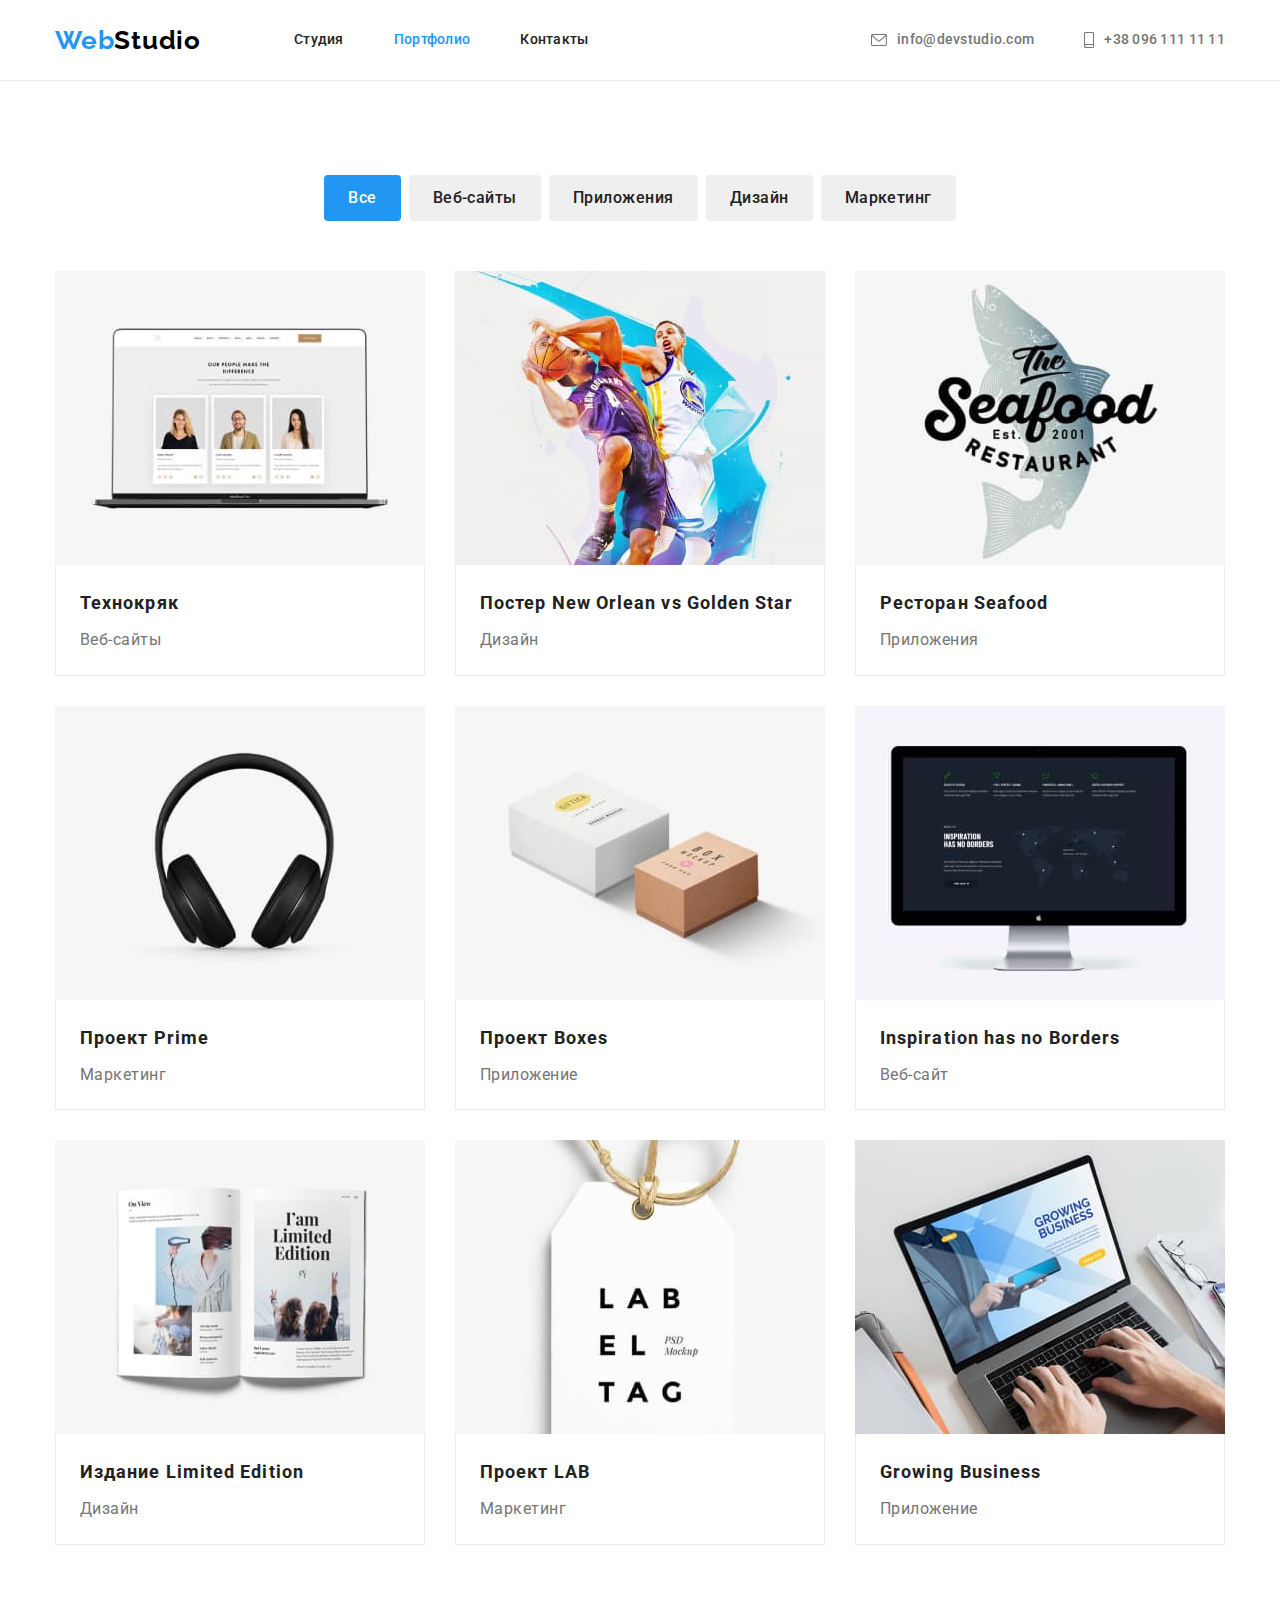
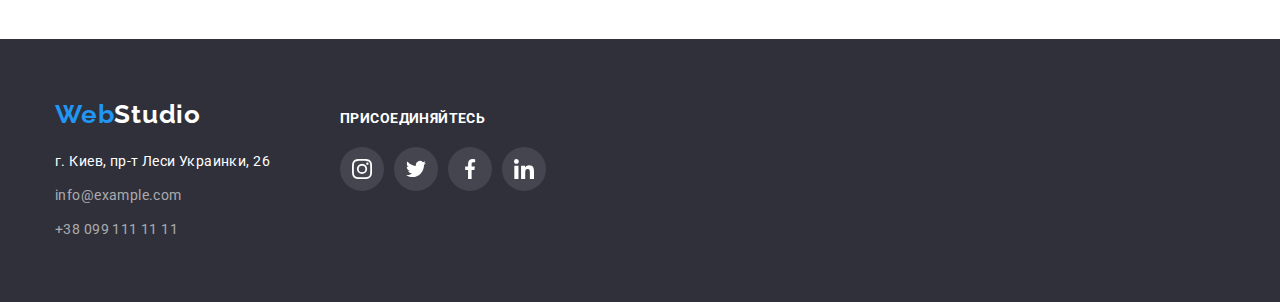
==== portfolio.html @ 1d2bfb86 "дз 5" ====
<!DOCTYPE html>
<html lang="ru">
<head>
    <meta charset="UTF-8">
    <meta http-equiv="X-UA-Compatible" content="IE=edge">
    <meta name="viewport" content="width=device-width, initial-scale=1.0">
    <title>portfolio </title>
    <link rel="preconnect" href="https://fonts.googleapis.com">
    <link rel="preconnect" href="https://fonts.gstatic.com" crossorigin>
    <link href="https://fonts.googleapis.com/css2?family=Raleway:wght@700&family=Roboto:wght@400;500;700;900&display=swap" rel="stylesheet">
    <link rel="stylesheet" href="https://cdnjs.cloudflare.com/ajax/libs/modern-normalize/1.1.0/modern-normalize.min.css">
    <link rel="stylesheet" href="./css/styles.css">
</head>
<body class="body-portfolio">
            <!--Шапка сайта-->
       <header class="page-header">
           <div class="container flex-center">   
                <a class="logo-link" href="./index.html">
                    <span class="website">Web</span>Studio
                </a>
                <nav class="main-nav">
                    <ul class="site-nav list">
                        <li class="item"><a href="./index.html" class="link">Студия </a></li>
                        <li class="item"><a href="./portfolio.html" class="link current">Портфолио </a></li>
                        <li class="item"><a href="" class="link">Контакты </a></li>
                    </ul>
               </nav>
                  <!--Навигация-->
                <ul class="contact-list">
                    <li class="item">
                        <a href="mailto:info@devstudio.com" class="contact-link">
                            <svg class="icon-envelope-hover" width="16" height="12">
                                <use href="./images/icons.svg#icon-envelope-hover"></use>  
                            </svg>
                            info@devstudio.com </a>
                    </li>
                    <li class="item">
                        <a href="tel:+380961111111" class="contact-link">
                            <svg class="icon-smartphone" width="10" height="16">
                                <use href="./images/icons.svg#icon-smartphone"></use>  
                            </svg>
                            +38 096 111 11 11 </a>  
                            

                    </li>
                </ul>
           </div>   
      </header>
    <main class="main">
        <section class="poster">
            <div class="container">
                <h1 class="visually-hidden">Портфолио работ</h1>
                 <!--Кнопки сайта-->
              <ul class="site-buttons list">
                  <li class="two"><button type="button" class="pointer buttons-list all">Все</button></li>
                  <li class="two"><button type="button" class="pointer buttons-list">Веб-сайты </button></li>
                  <li class="two"><button type="button" class="pointer buttons-list">Приложения</button></li>
                  <li class="two"><button type="button" class="pointer buttons-list">Дизайн</button></li>
                  <li class="two"><button type="button" class="pointer buttons-list">Маркетинг</button></li>
              </ul> 
            
                <!--Фотографии сайта-->
               <ul class="pictures list"> 
                    <li class="design">
                        <a href="" class="link">
                           <img src="./images/img8.jpg" alt="Технокряк" width="370" height="294"/>
                           <div class="signature">
                             <h2 class="decoration">Технокряк</h2>
                             <p class="decoration-text">Веб-сайты</p>
                          </div>  
                        </a>
                  </li>  
                    <li class="design">
                        <a href="" class="link">
                            <img src="./images/img9.jpg" alt="Постер New Orlean vs Golden Star" width="370" height="294"/>
                            <div class="signature">
                                <h2 class="decoration">Постер New Orlean vs Golden Star</h2>
                                <p class="decoration-text">Дизайн</p>
                            </div>
                        </a>
                    </li>
                    <li class="design">
                        <a href="" class="link">
                            <img src="./images/img10.jpg" alt="Ресторан Seafood" width="370" height="294"/>
                            <div class="signature">
                                <h2 class="decoration">Ресторан Seafood</h2>
                                <p class="decoration-text">Приложения</p>
                           </div>
                        </a>
                    </li>
                    <li class="design">
                        <a href="" class="link">
                            <img src="./images/img11.jpg" alt="Проект Prime" width="370" height="294"/>
                            <div class="signature">
                                <h2 class="decoration">Проект Prime</h2>
                                <p class="decoration-text">Маркетинг</p>
                            </div>
                        </a>
                    </li>

                    <li class="design">
                        <a href="" class="link" >
                            <img src="./images/img12.jpg" alt="Проект Boxes" width="370" height="294"/>
                            <div class="signature">
                                <h2 class="decoration">Проект Boxes</h2>
                                <p class="decoration-text">Приложение</p>
                           </div>
                        </a>
                    </li>
                    <li class="design">
                        <a href="" class="link">
                            <img src="./images/img13.jpg" alt="Inspiration has no Borders" width="370" height="294"/>
                            <div class="signature">
                                <h2 class="decoration" >Inspiration has no Borders</h2>
                                <p class="decoration-text">Веб-сайт</p>
                           </div>
                        </a>
                    </li>
                    <li class="design">
                        <a href="" class="link">
                            <img src="./images/img14.jpg" alt="Издание Limited Edition" width="370" height="294"/>
                            <div class="signature">
                                <h2 class="decoration">Издание Limited Edition</h2>
                                <p class="decoration-text">Дизайн</p>
                           </div>
                        </a>
                    </li>
                    <li class="design">
                        <a href="" class="link">
                            <img src="./images/img15.jpg" alt="Проект LAB" width="370" height="294"/>
                            <div class="signature">
                                <h2 class="decoration">Проект LAB</h2>
                                <p class="decoration-text">Маркетинг</p>
                            </div>
                        </a>
                    </li>
                    <li class="design">
                        <a href="" class="link">
                            <img src="./images/img16.jpg" alt="Growing Business" width="370" height="294"/>
                            <div class="signature">
                                <h2 class="decoration">Growing Business</h2>
                                <p class="decoration-text">Приложение</p>
                           </div>
                        </a>
                    </li>
              </ul> 
           </div>    
        </section>

    </main> 
    <footer class="rots">
        <div class="container footer-container">
            <div class="destination">

                <div class="destination">
                    <a class="footer-link" href="./index.html">
                        <span class="website">Web</span>Studio
                    </a>
                </div>
                <address class="address">
                      <!--Адрес сайта-->
                    <ul class="address-street list" >
                        
                        <li class="kiev">
                            г. Киев, пр-т Леси Украинки, 26
                        </li>
                        <li class="kiev"><a href="mailto:info@example.com" class="address-link">info@example.com </a></li>
                        <li class="kiev"><a href="tel:+380991111111" class="address-link" >+38 099 111 11 11 </a></li>
                                
                        

                   </ul> 
               </address> 
           </div>
           <div class=" join-container">
            <h3 class="join-title">Присоединяйтесь</h3>

            <div class=" footer-container">
                
        
               <ul class="join-super">
                   <li class="join-list">
                        <a href="" class="join-link">
                            <svg class="join-icon">
                                <use href="./images/icons.svg#icon-instagram"></use>  
                            </svg>
                        </a>
                    </li>
                    <li class="join-list">
                        <a href="" class="join-link">
                            <svg class="join-icon">
                                <use href="./images/icons.svg#icon-twitter"></use>  
                            </svg> 
                        </a>
                    </li> 
                    <li class="join-list">
                        <a href="" class="join-link">
                            <svg class="join-icon">
                                <use href="./images/icons.svg#icon-facebook"></use>  
                            </svg>
                        </a> 
                    </li>
                    <li class="join-list">
                        <a href="" class="join-link">
                            <svg class="join-icon">
                                <use href="./images/icons.svg#icon-linkedin"></use>  
                            </svg>
                        </a> 
                   </li>

                
                </ul>
          </div>
           </div>
      </div>
    </footer> 
    
</body>
</html>
---- css/styles.css ----
/* Стили для Webstudio */
:root{
 --primary-text-color: #000000;
 --accent-color: #2196F3 ; 
 --title-text-color:#212121 ;
 --button-text-color:#188CE8 ;
 --hero-text-color:#ffffff;
 --feature-text-color:#757575;
 --fon-text-color: #F5F4FA;
 --grey-text-color: rgba(255, 255, 255, 0.6);
 --box-text-color:#2F303A;
}

h1,h2,h3 {
  margin: 0;
}

ul,p {
  margin: 0;
  padding: 0;
}

.body-studio{
  font-family:"Roboto",sans-serif;
  background-color: var(--hero-text-color);
  color: var(--title-text-color);

}
.container{
  width: 1200px;
  padding-right: 15px;
  padding-left: 15px;
  margin-right: auto;
  margin-left: auto;
}

.flex-center{
  display: flex;
  align-items: center;
  justify-content: center;
}
.logo-link{
  padding-top: 24px;
  padding-bottom: 24px;
}
.website{
  color: var(--accent-color) ;
  font-family: Raleway;
  font-weight: bold;
  font-size: 26px;
  line-height: 1.19;
  letter-spacing: 0.03em;

}

.logo-link{
  color: var(--primary-text-color);
  font-family: Raleway;
  font-weight: bold;
  font-size: 26px;
  line-height: 1.19;
  letter-spacing: 0.03em;
}

.logo-link{
  text-decoration: none;
}

.list{
 list-style: none;
}

.visually-hidden {
  position: absolute;
  width: 1px;
  height: 1px;
  margin: -1px;
  border: 0;
  padding: 0;

  white-space: nowrap;
  clip-path: inset(100%);
  clip: rect(0 0 0 0);
  overflow: hidden;
}

.site-nav{
  display: flex;
  margin-left: 93px;
}

.site-nav .item {
  margin-right: 50px;
  
}
.site-nav .item:last-child{
  margin-right: 0;
}

.site-nav .item + .item{
  margin-left: 50px;
  margin-left: 0;
}

.site-nav .link{
 display: block;
 padding-top: 32px;
 padding-bottom: 32px;

 color: var(--title-text-color);

 font-family: Roboto;
 font-weight: 500;
 font-size: 14px;
 line-height: 1.14;
 letter-spacing: 0.02em;
}

.site-nav .link:hover,
.site-nav .link:focus{
 color:var(--accent-color);
}
.link.current{
  color: var(--accent-color);
}
.contact-list{
  display: flex;
  margin-left: auto;
}

.contact .item + .item{
  margin-left: 50px;
}
.contact .list{
  padding-left: 0;
  display: block;
}
.contact-list .item{
  margin-left: 50px;
}
.item a{
  display: flex;
  align-items: center;
  justify-content: center;
}
.clients-link{
  display: flex; 
   
}
.clients-link:hover{
background-color: var(--accent-color);
background-color: var(--hero-text-color);
}
.clients-link:focus{
  background-color: var(--accent-color);
  background-color: var(--hero-text-color);
}
.icon-envelope-hover{
  margin-right: 10px;
  fill: currentColor;
}


.icon-smartphone{
 margin-right: 10px;
 fill: currentColor ;
}


.contact-link{
 display: block;
 padding-top: 32px;
 padding-bottom: 32px;

 color: var(--feature-text-color);
 font-family: Roboto;
 font-weight: 500;
 font-size: 14px;
 line-height: 1.14;
 letter-spacing: 0.02em
}
.contact-link:hover,
.contact-link:focus{
  color:var(--accent-color);
}
.contact-list{
  list-style: none;
}
.contact-link{
  text-decoration: none;
}


        /* Hero */

.hero{
  background: var(--box-text-color);
  padding-top: 200px;
  padding-bottom: 200px;
  height: 600px;
  max-width: 1600px;
  margin-left: auto;
  margin-right: auto;
  background-image: linear-gradient(
    rgba(47, 48, 58, 0.4),
    rgba(47, 48, 58, 0.4)
    ),
  
  url(../images/Imageoverlay.jpg);
  background-size: cover;
  background-repeat: no-repeat;
  background-position: center;

}

.center-hero {
 
  text-align: center;
  margin-left: auto;
  margin-right: auto;
  width: 696px;
  }
  
  .hero-title{
  margin-top: 0;
  margin-bottom: 30px;

  color: var(--hero-text-color);
  font-weight: 900;
  font-size: 44px;
  line-height: 1.36;
  letter-spacing: 0.06em;
  text-transform: uppercase; 
}

.button{
  display:inline-block;
  border-radius: 4px;
  border-color: transparent;
  padding: 10px 32px;
  min-width: 200px;

 color: var(--hero-text-color);
 background-color:var(--accent-color);
 
 font-family: Roboto;
 font-weight: bold;
 font-size: 16px;
 line-height: 1.87;
 cursor: pointer;
 align-items: center;
 letter-spacing: 0.06em;
 
}
.button:hover{
  background-color:var(--button-text-color);   
}  
.section{
 padding-top: 94px;
 padding-bottom: 94px;
}



.section-list{
  display: flex;
  padding-top: 0;
  padding-bottom: 0;
}


.one:not(:last-child) {
  margin-right: 30px;
}


.five{
  display: flex;
  margin-bottom: 30px;
  width: 270px;
  height: 120px;
  align-items: center;
  justify-content: center;
  background: #F5F4FA;
   border-radius: 4px;
}

.section-title{
 
  margin-bottom: 10px;

  color: var(--title-text-color) ;
  font-family: Roboto;
  font-weight: bold;
  font-size: 14px;
  line-height: 1.14;
  letter-spacing: 0.03em;
  text-transform: uppercase;
} 


.section-feature{
 margin-top: 0;
 margin-bottom: 0;
 color: var(--feature-text-color);
 font-family: Roboto;
 font-size: 14px;
 line-height: 1.71;
 letter-spacing: 0.03em;
 width: 270px;
}


.section-list{
  list-style: none;
}

      /* Что мы делаем */ 
.working{
 padding-top: 0;
 padding-bottom: 94px;
}
    
.work{
  display: block;
  margin-top: 0;
  margin-bottom: 50px;

  color: var(--title-text-color);
  font-family: Roboto;

  font-weight: bold;  font-size: 36px;
  line-height: 1.16;
  text-align: center;
  letter-spacing: 0.03em;
}

.work-list{
 display: flex;
 list-style: none;
}

.photo{
  margin-left: 0;
  margin-right: 30px;
}
.photo:last-child{ 
 margin-right: 0;
}


.the-best{
  background: var(--fon-text-color);
  padding-top: 94px;
  padding-bottom: 94px;

}

/* Наша команда */


.team{
 
 margin-bottom: 50px;
 color: var(--title-text-color);
 background: var(--fon-text-color);
 font-family: Roboto;
 font-weight: bold;
 font-size: 36px;
 line-height: 1.16;
 text-align: center;
 letter-spacing: 0.03em;
}

.people{
  padding: 30px 32px;
 
}
.team-list{
 margin-top: 0;
 margin-bottom: 10px;
 color: var(--title-text-color);
 font-family: Roboto;
 font-weight: 500;
 font-size: 16px;
 line-height: 1.18;
 text-align: center;
 letter-spacing: 0.03em;
}
.profession{
 color: var(--feature-text-color);
 font-family: Roboto;
 margin-bottom: 16px;
 font-size: 16px;
 line-height: 1.18;
 text-align: center;
 letter-spacing: 0.03em;
}
.team-professionals-list{
  display: flex;
  background: var(--fon-text-color);
  list-style: none;
}
.social{
  display:flex ;
  list-style: none;
  justify-content: center;
}

.social-link{
  display: flex;
 
  align-items: center;
  justify-content: center;
 
  border: none;
  padding: 0;
 width: 44px;
 height: 44px;
 fill: #AFB1B8;
 border-radius: 50%;
 background-color: rgba(255, 255, 255, 0.1);
} 
.social-item{
  margin-right: 10px;
}
.social-item:last-child{
  margin-right: 0;
}

.social-icon{
  width: 20px;
  height: 20px;
}
.social-link:hover{
  cursor: pointer;
background-color: var(--button-text-color);
fill: var(--hero-text-color);
}
.social-link:focus{
 cursor: pointer;
 background-color: var(--button-text-color);
 fill: var(--hero-text-color);
}



.workers{
  background-color: var(--hero-text-color);
  box-shadow: 0px 1px 3px rgba(0, 0, 0, 0.12), 0px 1px 1px rgba(0, 0, 0, 0.14), 0px 2px 1px rgba(0, 0, 0, 0.2);
  border-radius: 0px 0px 4px 4px;
}

.workers:not(:last-child) {
  margin-right: 30px;
 
}
   /*--Клиенты--*/
  
.clients{ 
  padding-top: 94px;
  padding-bottom: 94px;
}

.clients-logos{
  display: flex;
}

.clients-item{
  display: flex;
  justify-content: center;
  align-items: center;
}

.clients-item{
  margin-left: 0;
  margin-right: 30px;
 
  border-radius: 4px;
  width: 170px;
  height: 92px;
}

.clients-item:last-child {
  margin-right: 0;
}

.clients-title{
  margin-bottom: 50px;
  font-family: Roboto;
  font-style: normal;
  font-weight: bold;
  font-size: 36px;
  line-height: 1.16;
  text-align: center;
  letter-spacing: 0.03em;
}

.clients-link{
  display: flex;
  fill: #AFB1B8;
  width: 170px;
  height: 92px;
  align-items: center;
  justify-content: center;
  border: 1px solid#AFB1B8;
  padding: 0;
  border-radius: 4px;;
   
}

.clients-link:hover{
  border: 1px solid var(--accent-color);

}
.clients-link:focus{
  border: 1px solid var(--accent-color);
  
}
.clients-link:hover{ 
  fill: var(--accent-color);
  background-color: var(--hero-text-color);
 
}
.clients-link:focus{
  fill: var(--accent-color);
  background-color: var(--hero-text-color);
}


.clients-item{
  list-style: none;
}




/*-- Подвал--*/

.footer-link{
  display: block;
  margin-bottom: 20px;
 
 color: var(--hero-text-color);
 font-family: Raleway;
 font-weight: bold;
 font-size: 26px;
 line-height: 1.19;
 letter-spacing: 0.03em;
}
.footer-link{
  text-decoration: none;
}

.website{
 color: var(--accent-color);
 font-family: Raleway;
 font-weight: bold;
 font-size: 26px;
 line-height: 1.19;
 letter-spacing: 0.03em;
}
   

    /* Адрес сайта */

.rots{ 
  padding-top: 60px;
  padding-bottom: 60px;
  background-color: var(--box-text-color);
 
}

.address-street{
 color:  var(--hero-text-color);
 font-family: Roboto;
 font-style: normal;
 font-size: 14px;
 line-height: 1.71;
 letter-spacing: 0.03em;
}

.kiev{
  margin-top: 0;
  margin-bottom: 9px;
}

.kiev:last-child{
  margin-bottom: 0;
}

.address-street-list{
  list-style: none;
}

.address-link{
 color: var(--grey-text-color);
 font-family: Roboto;
 font-style: normal;
 font-size: 14px;
 line-height: 1.72;
 letter-spacing: 0.03em;
}

.address-link:hover,
.address-link:focus{
 color: var(--accent-color);
}
.address-link{
  text-decoration: none;
}
 /*--Присоединяйтесь--*/

.footer-container{
  display: flex;
  align-items: baseline;
}
.join-container{
  width: 206px;
  height: 80px;
  margin-left: 70px;
}


.join-title{
  font-family: Roboto;
 font-style: normal;
 font-weight: bold;
 color:var(--hero-text-color);
 font-size: 14px;
 line-height: 1.14;
 letter-spacing: 0.03em;
 text-transform: uppercase;
 margin-bottom: 20px;

 
}
.join-super{
  display: flex ;
  justify-content: center;
 align-items: center;
 list-style: none;
}
.join-link{
  display: flex;
  align-items: center;
  justify-content: center;

  border: none;
  padding: 0;
 width: 44px;
 height: 44px;
 fill: #AFB1B8;
 border-radius: 50%;
 background-color: rgba(255, 255, 255, 0.1); ;

} 
.join-list{
  margin-left: 0;
  margin-right: 10px;
}
.join-list:last-child{
 margin-right: 0;
}

.join-icon{
  width: 20px;
  height: 20px;
 fill: #ffffff;
}

.join-link:hover{
  cursor: pointer;
  background-color: var(--button-text-color);
  fill: var(--hero-text-color);
  }
  .join-link:focus{
   cursor: pointer;
   background-color: var(--button-text-color);
   fill: var(--hero-text-color);
  }






/* Стили для.portfolio */
.body-portfolio{
 background-color: var(--hero-text-color);
} 


.page-header {                                                                                       
  border-bottom: 1px solid #ECECEC;
} 

.poster{
  padding-top: 94px;
  padding-bottom: 94px;
}

.buttons-list{
  border-radius: 4px;
  text-align: center;
  padding: 6px 22px;
  border-color: transparent;

 color: var(--title-text-color);
 font-family: Roboto;

 font-weight: 500;
 font-size: 16px;
 line-height: 1.85;
 cursor: pointer;
 letter-spacing: 0.03em;
}
.all{
  color: var(--hero-text-color);
  background-color: var(--accent-color);
}

.site-buttons.list{
  display: flex;
  margin-top: 0;
  margin-bottom: 50px;
  justify-content: center;
}

.two{
  margin-left: 8px;
}

.two:first-child{ 
  margin-left: 0;
 }


 .buttons-list:hover,
 .buttons-list:focus{
 color: var(--hero-text-color);
 background-color:var(--accent-color) ;
 box-shadow: 0px 3px 1px rgba(0, 0, 0, 0.1), 0px 1px 2px rgba(0, 0, 0, 0.08), 0px 2px 2px rgba(0, 0, 0, 0.12);
}


.pictures{
  
  display: flex;
  flex-wrap: wrap;
 
}

.design{
 margin-right: 30px;
 margin-bottom: 30px;
 box-sizing: border-box;
  width: 370px;
}
.link{
  display: block;
}
.link:hover,
.link:focus{
 box-shadow: 0px 1px 1px rgba(0, 0, 0, 0.12), 0px 4px 4px rgba(0, 0, 0, 0.06), 1px 4px 6px rgba(0, 0, 0, 0.16);

}

 img {
  display: block;
  max-width: 100%;
  height: auto;   
 } 

.signature{
  padding-top: 20px;
  padding-bottom: 20px;
  padding-left: 24px;
  padding-right: 24px;
  border-right: 1px solid #EEEEEE;
  border-bottom: 1px solid #EEEEEE;
  border-left: 1px solid #EEEEEE;
}

.design:nth-child(3n) {
  margin-right: 0;
  }

.design:nth-child(n + 7) {
 margin-bottom: 0;
}

.design:nth-child(-n + 3) {
margin-top: 0;
}

.site-nav.link.current{
 color: var(--accent-color);
}

.picture-list{
 list-style: none;
}

.link{
 text-decoration: none;
}

.decoration{
 margin-top: 0;
 margin-bottom: 4px;
 color: var(--title-text-color);
 font-family: Roboto;
 font-weight: bold;
 font-size: 18px;
 line-height: 2;
 letter-spacing: 0.06em;
}

.decoration-text{
 color: var(--feature-text-color);
 font-family: Roboto;
 font-size: 16px;
 line-height: 1.87;
 letter-spacing: 0.03em;
}

.site-buttons-list{
 list-style: none;
}
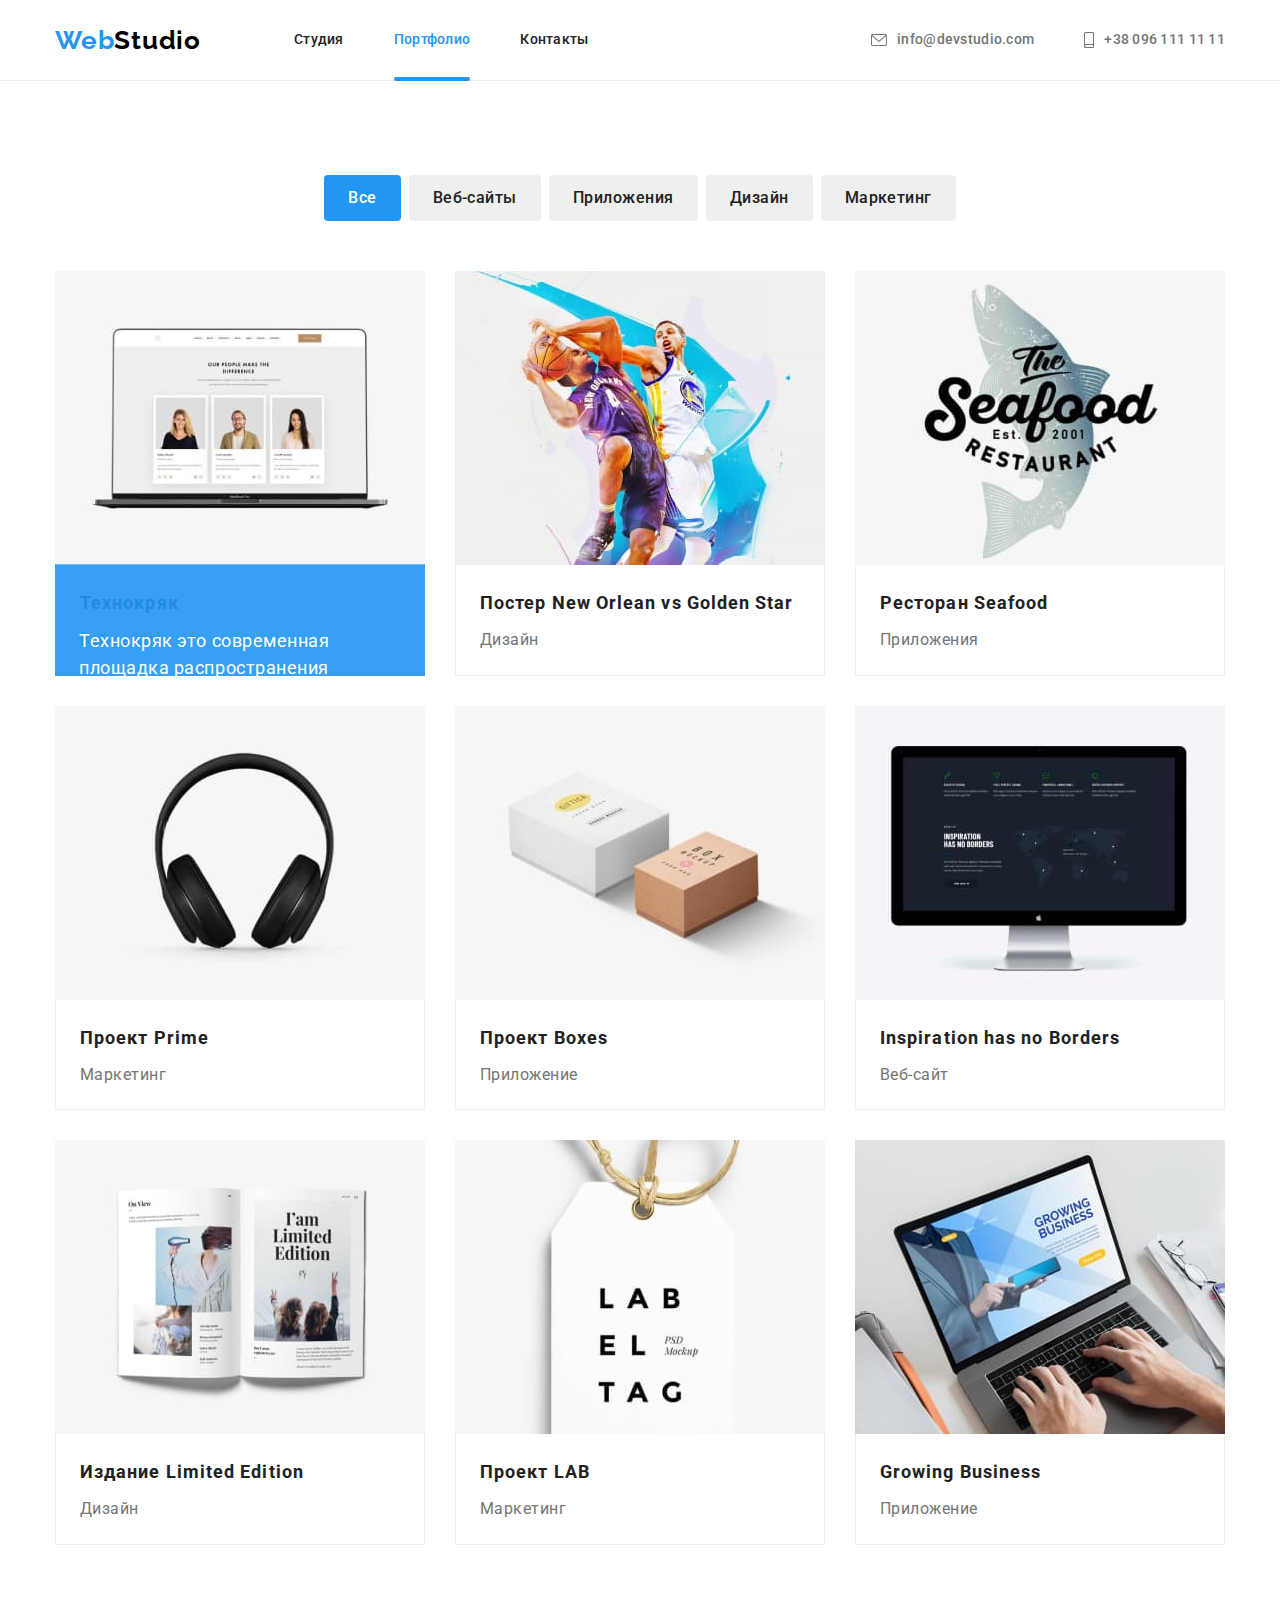
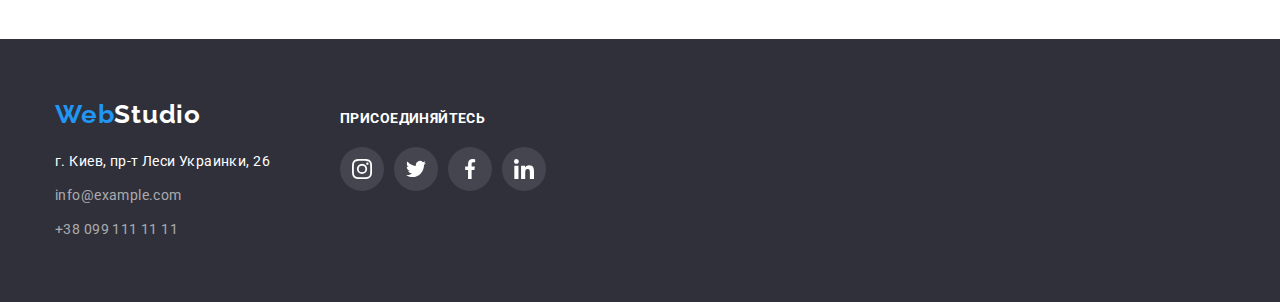
==== commit ccdb9ff4: "дз5 ніч" ====
--- a/portfolio.html
+++ b/portfolio.html
@@ -62,16 +62,29 @@
                 <!--Фотографии сайта-->
                <ul class="pictures list"> 
                     <li class="design">
-                        <a href="" class="link">
-                           <img src="./images/img8.jpg" alt="Технокряк" width="370" height="294"/>
-                           <div class="signature">
-                             <h2 class="decoration">Технокряк</h2>
-                             <p class="decoration-text">Веб-сайты</p>
-                          </div>  
-                        </a>
+                        
+                        <a href="" class="sites">
+                            <div class="portfolio-thumb">
+                              <img src="./images/img8.jpg" alt="Технокряк" width="370" height="294"/>
+                               <div class="signature">
+                                    <h2 class="decoration">Технокряк</h2>
+
+                                    <p class="decoration-text">Веб-сайты</p>
+
+                                    <div class="portfolio-overlay">
+
+                                       <p class="paragraph">
+                                          Технокряк это современная площадка распространения коронавируса. Компании используют эту платформу для цифрового шпионажа и атак на защищённые сервера конкурентов.
+                                       </p>
+
+                                    </div>
+                               </div> 
+                            </div>    
+                       </a>
+                           
                   </li>  
                     <li class="design">
-                        <a href="" class="link">
+                        <a href="" class="sites">
                             <img src="./images/img9.jpg" alt="Постер New Orlean vs Golden Star" width="370" height="294"/>
                             <div class="signature">
                                 <h2 class="decoration">Постер New Orlean vs Golden Star</h2>
@@ -80,7 +93,7 @@
                         </a>
                     </li>
                     <li class="design">
-                        <a href="" class="link">
+                        <a href="" class="sites">
                             <img src="./images/img10.jpg" alt="Ресторан Seafood" width="370" height="294"/>
                             <div class="signature">
                                 <h2 class="decoration">Ресторан Seafood</h2>
@@ -89,7 +102,7 @@
                         </a>
                     </li>
                     <li class="design">
-                        <a href="" class="link">
+                        <a href="" class="sites">
                             <img src="./images/img11.jpg" alt="Проект Prime" width="370" height="294"/>
                             <div class="signature">
                                 <h2 class="decoration">Проект Prime</h2>
@@ -99,7 +112,7 @@
                     </li>
 
                     <li class="design">
-                        <a href="" class="link" >
+                        <a href="" class="sites" >
                             <img src="./images/img12.jpg" alt="Проект Boxes" width="370" height="294"/>
                             <div class="signature">
                                 <h2 class="decoration">Проект Boxes</h2>
@@ -108,7 +121,7 @@
                         </a>
                     </li>
                     <li class="design">
-                        <a href="" class="link">
+                        <a href="" class="sites">
                             <img src="./images/img13.jpg" alt="Inspiration has no Borders" width="370" height="294"/>
                             <div class="signature">
                                 <h2 class="decoration" >Inspiration has no Borders</h2>
@@ -117,7 +130,7 @@
                         </a>
                     </li>
                     <li class="design">
-                        <a href="" class="link">
+                        <a href="" class="sites">
                             <img src="./images/img14.jpg" alt="Издание Limited Edition" width="370" height="294"/>
                             <div class="signature">
                                 <h2 class="decoration">Издание Limited Edition</h2>
@@ -126,7 +139,7 @@
                         </a>
                     </li>
                     <li class="design">
-                        <a href="" class="link">
+                        <a href="" class="sites">
                             <img src="./images/img15.jpg" alt="Проект LAB" width="370" height="294"/>
                             <div class="signature">
                                 <h2 class="decoration">Проект LAB</h2>
@@ -135,7 +148,7 @@
                         </a>
                     </li>
                     <li class="design">
-                        <a href="" class="link">
+                        <a href="" class="sites">
                             <img src="./images/img16.jpg" alt="Growing Business" width="370" height="294"/>
                             <div class="signature">
                                 <h2 class="decoration">Growing Business</h2>
--- a/css/styles.css
+++ b/css/styles.css
@@ -67,8 +67,8 @@
 }
 
 .list{
- list-style: none;
-}
+  list-style: none;
+ }
 
 .visually-hidden {
   position: absolute;
@@ -139,9 +139,31 @@
   margin-left: 50px;
 }
 .item a{
-  display: flex;
+ display: flex;
   align-items: center;
   justify-content: center;
+}
+
+.link{
+  position: relative;
+ 
+}
+
+.link.current::after{
+content: '';
+display: block;
+position: absolute;
+width: 100%;
+height: 4px;
+background-color: var(--accent-color);
+border-radius: 2px; 
+
+left: 0;
+bottom: -1px;
+}
+
+.link{
+  text-decoration: none;
 }
 .clients-link{
   display: flex; 
@@ -255,6 +277,12 @@
 .button:hover{
   background-color:var(--button-text-color);   
 }  
+  /*-- Модальное окно --*/
+
+
+
+
+
 .section{
  padding-top: 94px;
  padding-bottom: 94px;
@@ -341,13 +369,41 @@
 }
 
 .photo{
+  position: relative;
   margin-left: 0;
   margin-right: 30px;
 }
 .photo:last-child{ 
  margin-right: 0;
 }
-
+.photo-box{
+  position: absolute;
+  display: flex;
+  justify-content: center;
+  align-items: center;
+  bottom: 0;
+  width: 370px;
+  height: 70px;
+
+  background: rgba(47, 48, 58, 0.8);
+}
+
+.photo-text{
+ 
+  font-family: Roboto;
+ font-style: normal;
+ font-weight: bold;
+ font-size: 14px;
+ line-height: 1.14;
+ text-align: center;
+ letter-spacing: 0.03em;
+ text-transform: uppercase;
+ color: var(--hero-text-color);
+
+
+
+
+}
 
 .the-best{
   background: var(--fon-text-color);
@@ -757,11 +813,11 @@
  box-sizing: border-box;
   width: 370px;
 }
-.link{
+.sites{
   display: block;
 }
-.link:hover,
-.link:focus{
+.sites:hover,
+.sites:focus{
  box-shadow: 0px 1px 1px rgba(0, 0, 0, 0.12), 0px 4px 4px rgba(0, 0, 0, 0.06), 1px 4px 6px rgba(0, 0, 0, 0.16);
 
 }
@@ -802,7 +858,7 @@
  list-style: none;
 }
 
-.link{
+.sites{
  text-decoration: none;
 }
 
@@ -825,6 +881,43 @@
  letter-spacing: 0.03em;
 }
 
-.site-buttons-list{
- list-style: none;
-}
+
+
+.portfolio-thumb{
+  position: relative;
+  overflow: hidden;
+ 
+
+}
+
+.portfolio-overlay{
+  position: absolute;
+  top: 0;
+  left: 0;
+
+  transform: translateY(100%);
+  transition: transform 250ms cubic-bezier(0.4, 0, 0.2, 1);
+  background: rgba(33, 150, 243, 0.9);
+}
+
+
+.sites:hover .portfolio-overlay,
+.sites:focus .portfolio-overlay{
+  transform: translateY(0);
+  opacity: 1;
+}
+.paragraph{
+ 
+  font-family: Roboto;
+  font-style: normal;
+  font-weight: normal;
+  
+ 
+  font-size: 18px;
+  line-height: 1.55;
+  color: var(--hero-text-color);
+  letter-spacing: 0.03em;
+  padding: 63px 24px;
+ 
+ 
+ }
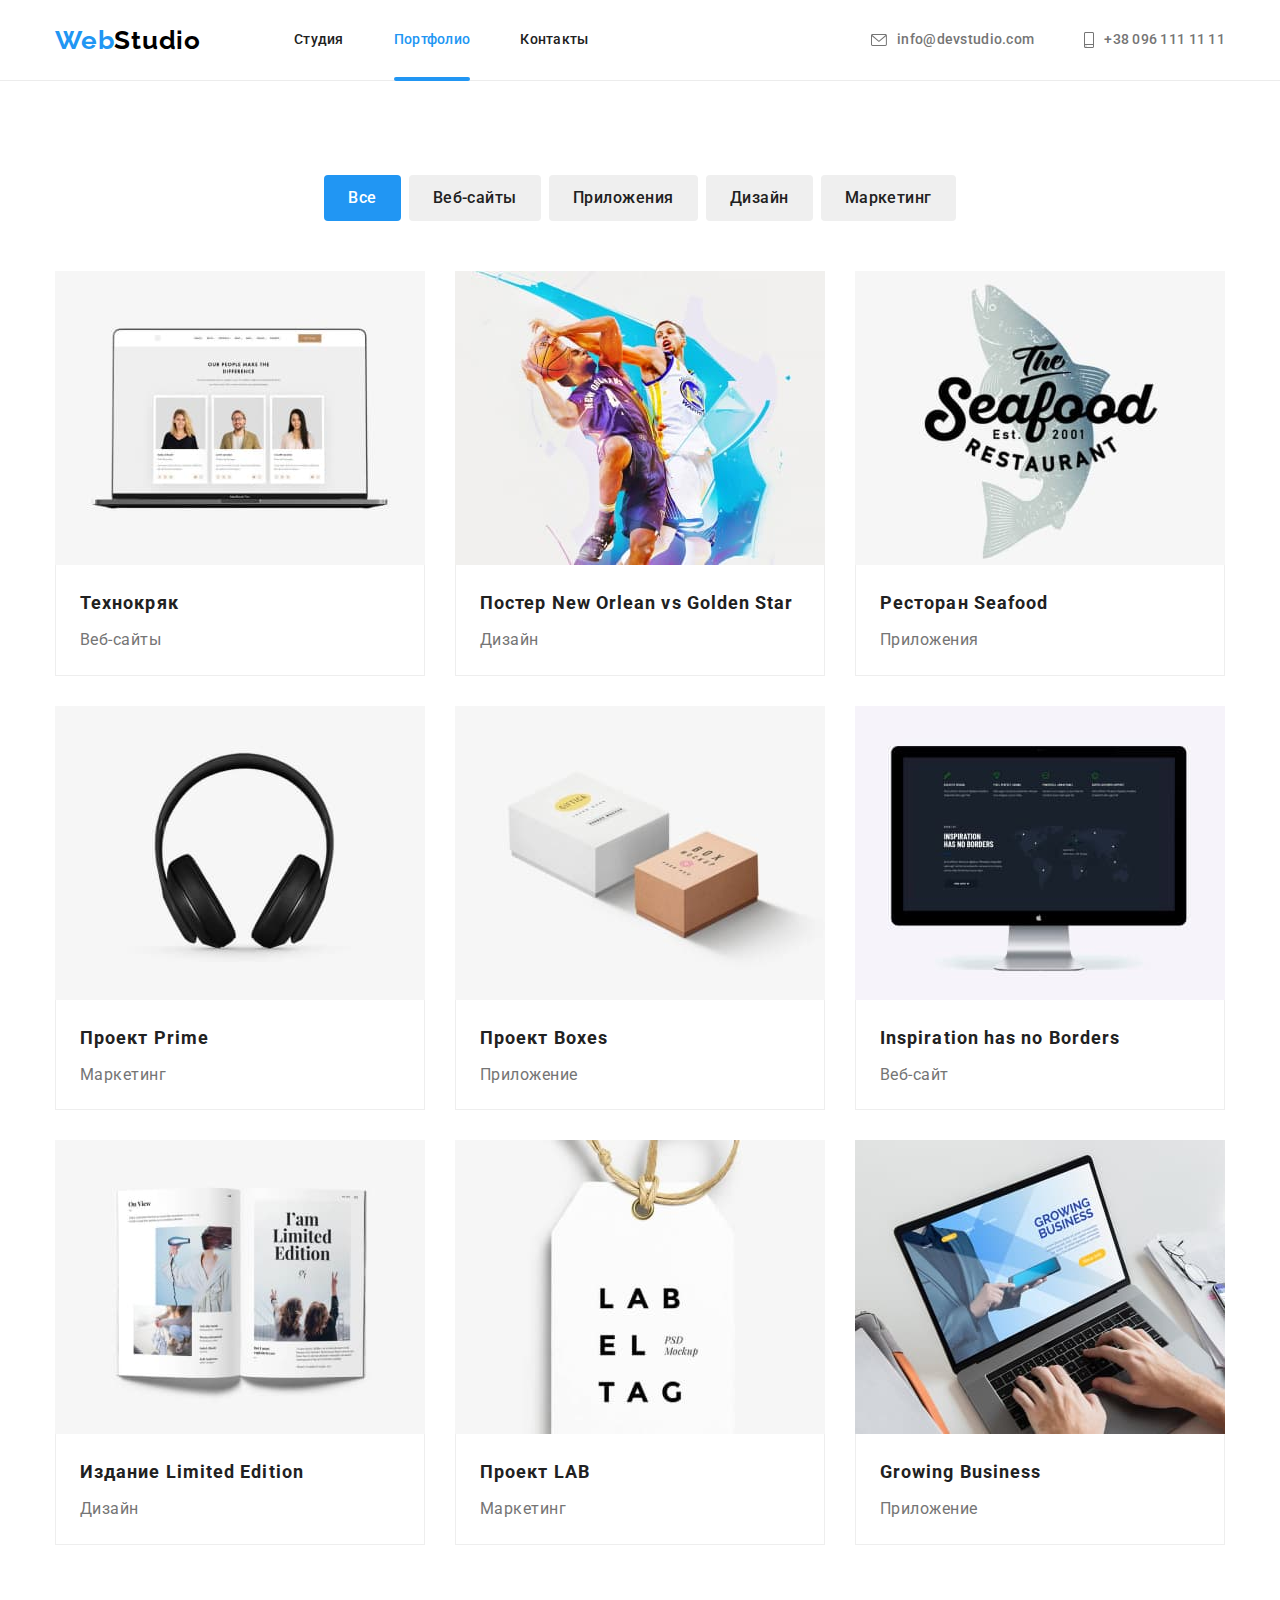
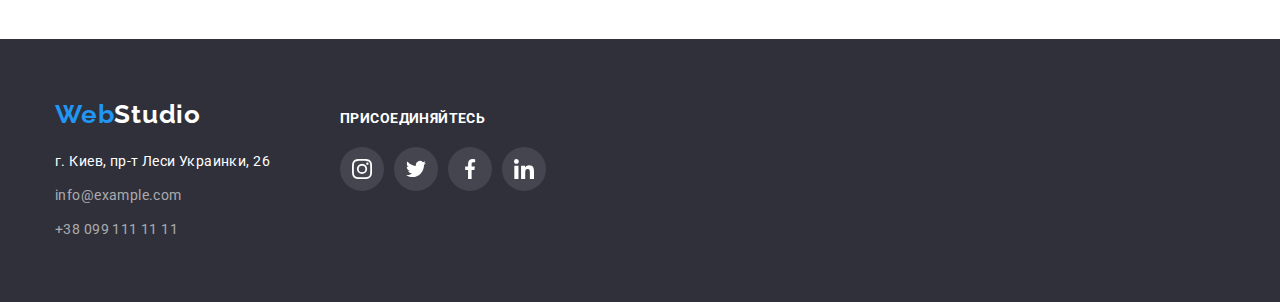
==== commit 01175026: "дз 5 день" ====
--- a/portfolio.html
+++ b/portfolio.html
@@ -64,28 +64,44 @@
                     <li class="design">
                         
                         <a href="" class="sites">
-                            <div class="portfolio-thumb">
+                           <div class="portfolio-thumb">
                               <img src="./images/img8.jpg" alt="Технокряк" width="370" height="294"/>
-                               <div class="signature">
-                                    <h2 class="decoration">Технокряк</h2>
-
-                                    <p class="decoration-text">Веб-сайты</p>
-
-                                    <div class="portfolio-overlay">
-
-                                       <p class="paragraph">
-                                          Технокряк это современная площадка распространения коронавируса. Компании используют эту платформу для цифрового шпионажа и атак на защищённые сервера конкурентов.
-                                       </p>
-
-                                    </div>
+
+                              <div class="portfolio-overlay">
+                                <p class="paragraph">
+                                    Технокряк это современная площадка распространения коронавируса. Компании используют эту платформу для цифрового шпионажа и атак на защищённые сервера конкурентов.
+                                 </p>
+                              </div>  
+
+                            </div> 
+
+
+                           <div class="signature">
+                                <h2 class="decoration">Технокряк</h2>
+
+                                <p class="decoration-text">Веб-сайты</p>
+                            </div>  
+                        </a>   
+                    </li>           
+                               
+                           
+                   
+                    <li class="design">
+                        <a href="" class="sites">
+                            <div class="portfolio-thumb">
+                               <img src="./images/img9.jpg" alt="Постер New Orlean vs Golden Star" width="370" height="294"/>
+
+
+                            
+                               <div class="portfolio-overlay">
+                                   <p class="paragraph">
+                                      Технокряк это современная площадка распространения коронавируса. Компании используют эту платформу для цифрового шпионажа и атак на защищённые сервера конкурентов.
+                                  </p>
                                </div> 
-                            </div>    
-                       </a>
-                           
-                  </li>  
-                    <li class="design">
-                        <a href="" class="sites">
-                            <img src="./images/img9.jpg" alt="Постер New Orlean vs Golden Star" width="370" height="294"/>
+
+                            </div> 
+
+
                             <div class="signature">
                                 <h2 class="decoration">Постер New Orlean vs Golden Star</h2>
                                 <p class="decoration-text">Дизайн</p>
@@ -94,16 +110,33 @@
                     </li>
                     <li class="design">
                         <a href="" class="sites">
-                            <img src="./images/img10.jpg" alt="Ресторан Seafood" width="370" height="294"/>
-                            <div class="signature">
-                                <h2 class="decoration">Ресторан Seafood</h2>
-                                <p class="decoration-text">Приложения</p>
-                           </div>
-                        </a>
-                    </li>
-                    <li class="design">
-                        <a href="" class="sites">
-                            <img src="./images/img11.jpg" alt="Проект Prime" width="370" height="294"/>
+                            <div class="portfolio-thumb">
+                               <img src="./images/img10.jpg" alt="Ресторан Seafood" width="370" height="294"/> 
+                               <div class="portfolio-overlay">
+                                    <p class="paragraph">
+                                     Технокряк это современная площадка распространения коронавируса. Компании используют эту платформу для цифрового шпионажа и атак на защищённые сервера конкурентов.
+                                   </p>
+                               </div> 
+                           </div>  
+                               
+                           <div class="signature">
+                               <h2 class="decoration">Ресторан Seafood</h2>
+                               <p class="decoration-text">Приложения</p>
+                           </div>
+                        </a>
+                    </li>
+                    <li class="design">
+                        <a href="" class="sites">
+                            <div class="portfolio-thumb">
+                               <img src="./images/img11.jpg" alt="Проект Prime" width="370" height="294"/>
+                               <div class="portfolio-overlay">
+                                   <p class="paragraph">
+                                     Технокряк это современная площадка распространения коронавируса. Компании используют эту платформу для цифрового шпионажа и атак на защищённые сервера конкурентов.
+                                   </p>
+                                </div>  
+                           </div> 
+
+                            
                             <div class="signature">
                                 <h2 class="decoration">Проект Prime</h2>
                                 <p class="decoration-text">Маркетинг</p>
@@ -113,7 +146,18 @@
 
                     <li class="design">
                         <a href="" class="sites" >
-                            <img src="./images/img12.jpg" alt="Проект Boxes" width="370" height="294"/>
+                            <div class="portfolio-thumb">
+                                <img src="./images/img12.jpg" alt="Проект Boxes" width="370" height="294"/>
+                                <div class="portfolio-overlay">
+                                    <p class="paragraph">
+                                      Технокряк это современная площадка распространения коронавируса. Компании используют эту платформу для цифрового шпионажа и атак на защищённые сервера конкурентов.
+                                    </p>
+                                 </div> 
+
+                            </div>
+
+
+
                             <div class="signature">
                                 <h2 class="decoration">Проект Boxes</h2>
                                 <p class="decoration-text">Приложение</p>
@@ -122,7 +166,16 @@
                     </li>
                     <li class="design">
                         <a href="" class="sites">
-                            <img src="./images/img13.jpg" alt="Inspiration has no Borders" width="370" height="294"/>
+                            <div class="portfolio-thumb">
+                                <img src="./images/img13.jpg" alt="Inspiration has no Borders" width="370" height="294"/>
+                                <div class="portfolio-overlay">
+                                    <p class="paragraph">
+                                      Технокряк это современная площадка распространения коронавируса. Компании используют эту платформу для цифрового шпионажа и атак на защищённые сервера конкурентов.
+                                    </p>
+                                </div> 
+                            </div>
+
+
                             <div class="signature">
                                 <h2 class="decoration" >Inspiration has no Borders</h2>
                                 <p class="decoration-text">Веб-сайт</p>
@@ -131,7 +184,17 @@
                     </li>
                     <li class="design">
                         <a href="" class="sites">
-                            <img src="./images/img14.jpg" alt="Издание Limited Edition" width="370" height="294"/>
+                            <div class="portfolio-thumb">
+                               <img src="./images/img14.jpg" alt="Издание Limited Edition" width="370" height="294"/>
+                               <div class="portfolio-overlay">
+                                  <p class="paragraph">
+                                     Технокряк это современная площадка распространения коронавируса. Компании используют эту платформу для цифрового шпионажа и атак на защищённые сервера конкурентов.
+                                  </p>
+                               </div> 
+
+                            </div> 
+
+
                             <div class="signature">
                                 <h2 class="decoration">Издание Limited Edition</h2>
                                 <p class="decoration-text">Дизайн</p>
@@ -140,7 +203,16 @@
                     </li>
                     <li class="design">
                         <a href="" class="sites">
-                            <img src="./images/img15.jpg" alt="Проект LAB" width="370" height="294"/>
+                            <div class="portfolio-thumb">
+                               <img src="./images/img15.jpg" alt="Проект LAB" width="370" height="294"/>
+                               <div class="portfolio-overlay">
+                                  <p class="paragraph">
+                                     Технокряк это современная площадка распространения коронавируса. Компании используют эту платформу для цифрового шпионажа и атак на защищённые сервера конкурентов.
+                                  </p>
+                               </div> 
+
+                            </div> 
+
                             <div class="signature">
                                 <h2 class="decoration">Проект LAB</h2>
                                 <p class="decoration-text">Маркетинг</p>
@@ -149,7 +221,16 @@
                     </li>
                     <li class="design">
                         <a href="" class="sites">
-                            <img src="./images/img16.jpg" alt="Growing Business" width="370" height="294"/>
+                            <div class="portfolio-thumb">
+                               <img src="./images/img16.jpg" alt="Growing Business" width="370" height="294"/>
+                               <div class="portfolio-overlay">
+                                    <p class="paragraph">
+                                       Технокряк это современная площадка распространения коронавируса. Компании используют эту платформу для цифрового шпионажа и атак на защищённые сервера конкурентов.
+                                    </p>
+                                 </div> 
+                            </div>
+
+
                             <div class="signature">
                                 <h2 class="decoration">Growing Business</h2>
                                 <p class="decoration-text">Приложение</p>
--- a/css/styles.css
+++ b/css/styles.css
@@ -279,7 +279,40 @@
 }  
   /*-- Модальное окно --*/
 
-
+.backdrop{
+  position: fixed;
+  top: 0;
+  left: 0;
+  width: 100%;
+  height: 100%;
+  background: rgba(0, 0, 0, 0.2);
+  opacity: 1;
+  transition: opasity 250ms cubic-bezier(0.4, 0, 0.2, 1);
+}
+
+.backdrop.is-hidden{
+ opacity: 0;
+ pointer-events: none;
+ transform: scale(1.15);
+}
+.backdrop.is-hidden.modal{
+  transform: translate(-50%, -50%) scale(0.9);
+}
+.modal{
+  position: absolute;
+  top: 50%;
+  left: 50%;
+
+  min-width: 528px;
+  min-height: 581px;
+  padding: 15px;
+  background: var(--hero-text-color);
+  box-shadow: 0px 1px 3px rgba(0, 0, 0, 0.12), 0px 1px 1px rgba(0, 0, 0, 0.14), 0px 2px 1px rgba(0, 0, 0, 0.2);
+  border-radius: 4px;
+  transform: translate(-50%, -50%) scale(1);
+transition: transform 250ms cubic-bezier(0.4, 0, 0.2, 1);
+
+}
 
 
 
@@ -881,21 +914,21 @@
  letter-spacing: 0.03em;
 }
 
-
-
 .portfolio-thumb{
   position: relative;
   overflow: hidden;
- 
-
 }
 
 .portfolio-overlay{
   position: absolute;
   top: 0;
   left: 0;
-
-  transform: translateY(100%);
+  width: 100%;
+  height: 100%;
+  margin: 0;
+ 
+
+  transform: translateY(101%);
   transition: transform 250ms cubic-bezier(0.4, 0, 0.2, 1);
   background: rgba(33, 150, 243, 0.9);
 }
@@ -907,17 +940,23 @@
   opacity: 1;
 }
 .paragraph{
- 
+  position: absolute;
   font-family: Roboto;
   font-style: normal;
   font-weight: normal;
-  
+  width: 100%;
+  height: 100%;
+  top: 50%;
+  left: 50%;
+  transform: translate(-50%, -50%);
+
+  padding: 63px 24px;
  
   font-size: 18px;
   line-height: 1.55;
   color: var(--hero-text-color);
   letter-spacing: 0.03em;
-  padding: 63px 24px;
+  opacity: 1;
  
  
  }
